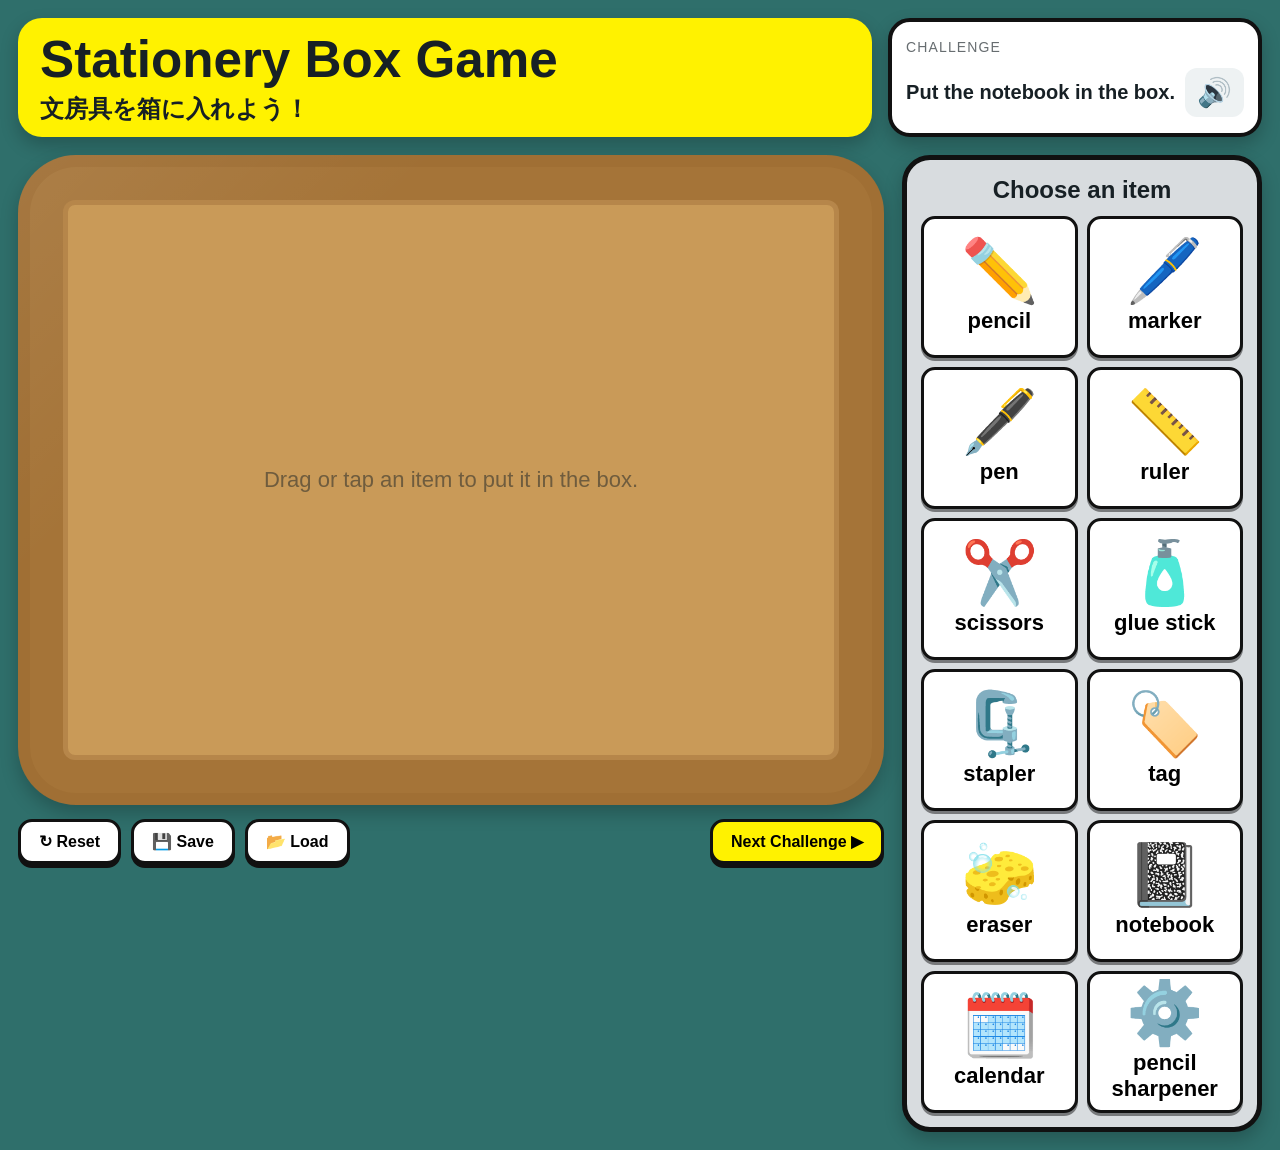
==== index.html @ e3f81c0b "Add files via upload" ====
<!doctype html>
<html lang="en">
<head>
  <meta charset="utf-8" />
  <meta name="viewport" content="width=device-width, initial-scale=1" />
  <title>Stationery Box Game</title>
  <link rel="stylesheet" href="style.css" />
</head>
<body>
  <main class="app">
    <header class="topbar">
      <div>
        <h1>Stationery Box Game</h1>
        <p class="jp">文房具を箱に入れよう！</p>
      </div>

      <div class="challenge-panel" aria-live="polite">
        <span class="challenge-label">Challenge</span>
        <strong id="challengeText">Put the pencil in the box.</strong>
        <button id="speakBtn" class="icon-btn" title="Hear the sentence" aria-label="Hear the sentence">🔊</button>
      </div>
    </header>

    <section class="game-layout">
      <section class="play-area">
        <div id="dropZone" class="box" tabindex="0" aria-label="Stationery box drop area">
          <div class="box-inner">
            <p id="emptyHint">Drag or tap an item to put it in the box.</p>
            <div id="placedItems" class="placed-items"></div>
          </div>
        </div>

        <div class="controls">
          <button id="resetBtn" class="control-btn">↻ Reset</button>
          <button id="saveBtn" class="control-btn">💾 Save</button>
          <button id="loadBtn" class="control-btn">📂 Load</button>
          <button id="nextBtn" class="control-btn primary">Next Challenge ▶</button>
        </div>

        <div id="feedback" class="feedback" aria-live="polite"></div>
      </section>

      <aside class="item-panel">
        <h2>Choose an item</h2>
        <div id="itemGrid" class="item-grid"></div>
      </aside>
    </section>
  </main>

  <template id="itemTemplate">
    <button class="item-card" draggable="true">
      <span class="item-icon" aria-hidden="true"></span>
      <span class="item-word"></span>
    </button>
  </template>

  <script src="script.js"></script>
</body>
</html>
---- style.css ----
:root{
  --bg:#2f6f6b;
  --panel:#eef2f3;
  --ink:#172025;
  --accent:#fff200;
  --red:#ff3131;
  --box:#c99a58;
  --box-dark:#a57438;
  --shadow:0 8px 18px rgba(0,0,0,.22);
}

*{box-sizing:border-box}

body{
  margin:0;
  min-height:100vh;
  font-family:"Comic Sans MS","Comic Sans",cursive,sans-serif;
  color:var(--ink);
  background:var(--bg);
}

button{font:inherit}

.app{
  width:min(1500px,100%);
  min-height:100vh;
  margin:auto;
  padding:18px;
}

.topbar{
  display:flex;
  gap:16px;
  align-items:stretch;
  justify-content:space-between;
  margin-bottom:18px;
}

.topbar>div:first-child{
  background:var(--accent);
  border-radius:24px;
  padding:12px 22px;
  flex:1;
  box-shadow:var(--shadow);
}

h1{
  margin:0;
  font-size:clamp(28px,4vw,52px);
}

.jp{
  margin:4px 0 0;
  font-size:clamp(16px,2vw,24px);
  font-weight:700;
}

.challenge-panel{
  min-width:340px;
  background:white;
  border:4px solid #111;
  border-radius:22px;
  padding:12px 14px;
  display:grid;
  grid-template-columns:1fr auto;
  gap:4px 10px;
  box-shadow:var(--shadow);
  align-items:center;
}

.challenge-label{
  grid-column:1/-1;
  font-size:14px;
  opacity:.65;
  text-transform:uppercase;
  letter-spacing:.08em;
}

#challengeText{font-size:20px}

.icon-btn{
  border:0;
  background:#eef2f3;
  border-radius:12px;
  font-size:28px;
  padding:8px 12px;
  cursor:pointer;
}

.game-layout{
  display:grid;
  grid-template-columns:1fr 360px;
  gap:18px;
}

.play-area{
  min-width:0;
}

.box{
  min-height:650px;
  padding:45px;
  border-radius:58px;
  background:
    linear-gradient(135deg, rgba(255,255,255,.08), transparent 28%),
    var(--box-dark);
  box-shadow:inset 0 0 0 12px rgba(126,80,31,.15),var(--shadow);
}

.box-inner{
  min-height:560px;
  border:5px solid rgba(139,92,45,.32);
  background:var(--box);
  border-radius:12px;
  position:relative;
  overflow:hidden;
  display:flex;
  align-items:center;
  justify-content:center;
}

#emptyHint{
  opacity:.5;
  font-size:22px;
  text-align:center;
  padding:20px;
}

.placed-items{
  position:absolute;
  inset:0;
}

.placed-item{
  position:absolute;
  width:150px;
  height:120px;
  border:0;
  background:transparent;
  cursor:grab;
  user-select:none;
  display:flex;
  flex-direction:column;
  align-items:center;
  justify-content:center;
  transform:translate(-50%,-50%);
}

.placed-item:active{cursor:grabbing}

.placed-item .item-icon{
  font-size:72px;
  filter:drop-shadow(3px 5px 3px rgba(0,0,0,.25));
}

.placed-item .item-word{
  background:rgba(255,255,255,.88);
  padding:2px 9px;
  border-radius:999px;
  font-size:18px;
  font-weight:700;
}

.controls{
  display:flex;
  flex-wrap:wrap;
  gap:10px;
  margin-top:14px;
}

.control-btn{
  border:3px solid #111;
  background:#fff;
  border-radius:14px;
  padding:10px 18px;
  cursor:pointer;
  font-weight:700;
  box-shadow:0 4px 0 #111;
}

.control-btn:active{
  transform:translateY(3px);
  box-shadow:0 1px 0 #111;
}

.control-btn.primary{
  background:var(--accent);
  margin-left:auto;
}

.feedback{
  min-height:36px;
  font-size:24px;
  font-weight:700;
  margin-top:12px;
}

.feedback.good{color:#fff700}
.feedback.bad{color:#ffe0e0}

.item-panel{
  background:#d8dcdf;
  border:5px solid #111;
  border-radius:28px;
  padding:14px;
  box-shadow:var(--shadow);
  align-self:start;
}

.item-panel h2{
  text-align:center;
  margin:2px 0 12px;
}

.item-grid{
  display:grid;
  grid-template-columns:1fr 1fr;
  gap:9px;
}

.item-card{
  min-height:142px;
  background:#fff;
  border:3px solid #111;
  border-radius:14px;
  padding:7px;
  cursor:grab;
  display:flex;
  flex-direction:column;
  align-items:center;
  justify-content:center;
  box-shadow:0 3px 0 rgba(0,0,0,.45);
  touch-action:manipulation;
}

.item-card:hover{
  transform:translateY(-2px);
}

.item-card:active{cursor:grabbing}

.item-icon{
  display:block;
  font-size:62px;
  line-height:1;
}

.item-word{
  display:block;
  margin-top:6px;
  font-size:22px;
  font-weight:700;
}

.item-card.correct-target{
  animation:glow .7s ease-in-out 2 alternate;
}

@keyframes glow{
  from{box-shadow:0 0 0 0 rgba(255,242,0,0)}
  to{box-shadow:0 0 0 8px rgba(255,242,0,.75)}
}

@media(max-width:980px){
  .topbar{flex-direction:column}
  .challenge-panel{min-width:0}
  .game-layout{grid-template-columns:1fr}
  .item-panel{order:-1}
  .item-grid{grid-template-columns:repeat(4,1fr)}
  .box{min-height:480px;padding:28px}
  .box-inner{min-height:420px}
}

@media(max-width:650px){
  .app{padding:10px}
  .item-grid{grid-template-columns:repeat(2,1fr)}
  .item-card{min-height:118px}
  .item-icon{font-size:48px}
  .item-word{font-size:18px}
  .box{padding:20px;border-radius:35px}
  .box-inner{min-height:380px}
  .control-btn.primary{margin-left:0}
}
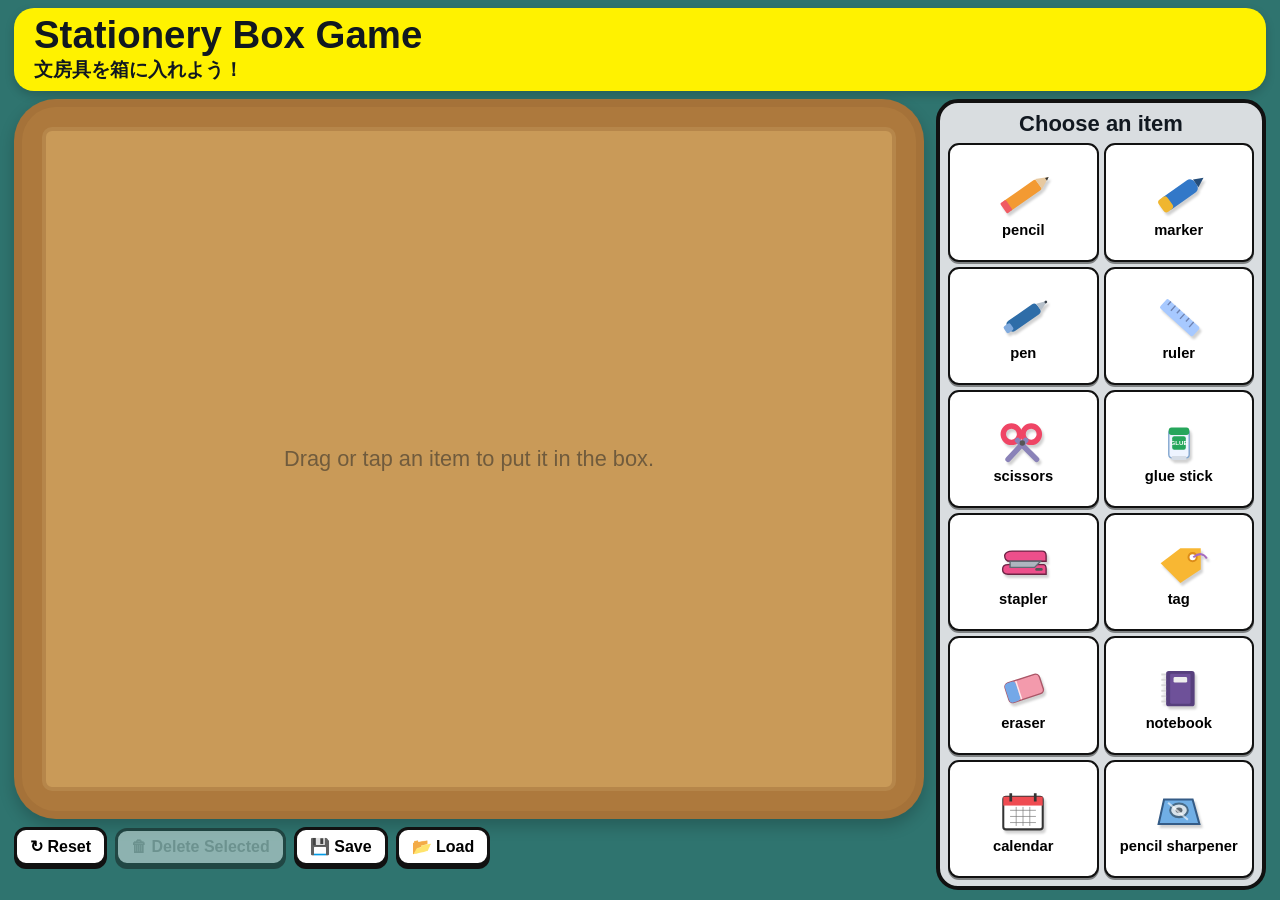
==== commit 75f0ad07: "Add files via upload" ====
--- a/index.html
+++ b/index.html
@@ -9,21 +9,13 @@
 <body>
   <main class="app">
     <header class="topbar">
-      <div>
-        <h1>Stationery Box Game</h1>
-        <p class="jp">文房具を箱に入れよう！</p>
-      </div>
-
-      <div class="challenge-panel" aria-live="polite">
-        <span class="challenge-label">Challenge</span>
-        <strong id="challengeText">Put the pencil in the box.</strong>
-        <button id="speakBtn" class="icon-btn" title="Hear the sentence" aria-label="Hear the sentence">🔊</button>
-      </div>
+      <h1>Stationery Box Game</h1>
+      <p>文房具を箱に入れよう！</p>
     </header>
 
     <section class="game-layout">
       <section class="play-area">
-        <div id="dropZone" class="box" tabindex="0" aria-label="Stationery box drop area">
+        <div id="dropZone" class="box" aria-label="Stationery box">
           <div class="box-inner">
             <p id="emptyHint">Drag or tap an item to put it in the box.</p>
             <div id="placedItems" class="placed-items"></div>
@@ -32,9 +24,9 @@
 
         <div class="controls">
           <button id="resetBtn" class="control-btn">↻ Reset</button>
+          <button id="deleteBtn" class="control-btn danger" disabled>🗑 Delete Selected</button>
           <button id="saveBtn" class="control-btn">💾 Save</button>
           <button id="loadBtn" class="control-btn">📂 Load</button>
-          <button id="nextBtn" class="control-btn primary">Next Challenge ▶</button>
         </div>
 
         <div id="feedback" class="feedback" aria-live="polite"></div>
@@ -47,13 +39,6 @@
     </section>
   </main>
 
-  <template id="itemTemplate">
-    <button class="item-card" draggable="true">
-      <span class="item-icon" aria-hidden="true"></span>
-      <span class="item-word"></span>
-    </button>
-  </template>
-
   <script src="script.js"></script>
 </body>
 </html>
--- a/style.css
+++ b/style.css
@@ -1,130 +1,103 @@
 
 :root{
-  --bg:#2f6f6b;
-  --panel:#eef2f3;
-  --ink:#172025;
-  --accent:#fff200;
-  --red:#ff3131;
+  --bg:#2f746f;
+  --ink:#111820;
+  --yellow:#fff200;
   --box:#c99a58;
-  --box-dark:#a57438;
-  --shadow:0 8px 18px rgba(0,0,0,.22);
+  --box-edge:#ad793d;
 }
 
 *{box-sizing:border-box}
 
+html,body{
+  width:100%;
+  height:100%;
+  margin:0;
+  overflow:hidden;
+}
+
 body{
-  margin:0;
-  min-height:100vh;
   font-family:"Comic Sans MS","Comic Sans",cursive,sans-serif;
+  background:var(--bg);
   color:var(--ink);
-  background:var(--bg);
 }
 
 button{font:inherit}
 
 .app{
   width:min(1500px,100%);
-  min-height:100vh;
+  height:100vh;
   margin:auto;
-  padding:18px;
+  padding:8px 14px 10px;
+  display:flex;
+  flex-direction:column;
 }
 
 .topbar{
-  display:flex;
-  gap:16px;
-  align-items:stretch;
-  justify-content:space-between;
-  margin-bottom:18px;
-}
-
-.topbar>div:first-child{
-  background:var(--accent);
-  border-radius:24px;
-  padding:12px 22px;
+  flex:0 0 auto;
+  background:var(--yellow);
+  border-radius:20px;
+  padding:8px 20px;
+  margin-bottom:8px;
+  box-shadow:0 4px 10px rgba(0,0,0,.18);
+}
+
+.topbar h1{
+  margin:0;
+  font-size:clamp(25px,3vw,46px);
+  line-height:1;
+}
+
+.topbar p{
+  margin:3px 0 0;
+  font-size:clamp(15px,1.5vw,22px);
+  font-weight:700;
+}
+
+.game-layout{
+  min-height:0;
   flex:1;
-  box-shadow:var(--shadow);
-}
-
-h1{
-  margin:0;
-  font-size:clamp(28px,4vw,52px);
-}
-
-.jp{
-  margin:4px 0 0;
-  font-size:clamp(16px,2vw,24px);
-  font-weight:700;
-}
-
-.challenge-panel{
-  min-width:340px;
-  background:white;
-  border:4px solid #111;
-  border-radius:22px;
-  padding:12px 14px;
   display:grid;
-  grid-template-columns:1fr auto;
-  gap:4px 10px;
-  box-shadow:var(--shadow);
-  align-items:center;
-}
-
-.challenge-label{
-  grid-column:1/-1;
-  font-size:14px;
-  opacity:.65;
-  text-transform:uppercase;
-  letter-spacing:.08em;
-}
-
-#challengeText{font-size:20px}
-
-.icon-btn{
-  border:0;
-  background:#eef2f3;
-  border-radius:12px;
-  font-size:28px;
-  padding:8px 12px;
-  cursor:pointer;
-}
-
-.game-layout{
-  display:grid;
-  grid-template-columns:1fr 360px;
-  gap:18px;
+  grid-template-columns:minmax(0,1fr) 330px;
+  gap:12px;
 }
 
 .play-area{
-  min-width:0;
+  min-height:0;
+  display:flex;
+  flex-direction:column;
 }
 
 .box{
-  min-height:650px;
-  padding:45px;
-  border-radius:58px;
-  background:
-    linear-gradient(135deg, rgba(255,255,255,.08), transparent 28%),
-    var(--box-dark);
-  box-shadow:inset 0 0 0 12px rgba(126,80,31,.15),var(--shadow);
+  flex:1;
+  min-height:0;
+  padding:28px;
+  border-radius:42px;
+  background:var(--box-edge);
+  box-shadow:
+    inset 0 0 0 8px rgba(105,65,26,.12),
+    0 7px 16px rgba(0,0,0,.20);
 }
 
 .box-inner{
-  min-height:560px;
-  border:5px solid rgba(139,92,45,.32);
+  width:100%;
+  height:100%;
+  min-height:0;
+  position:relative;
+  overflow:hidden;
+  display:flex;
+  align-items:center;
+  justify-content:center;
   background:var(--box);
-  border-radius:12px;
-  position:relative;
-  overflow:hidden;
-  display:flex;
-  align-items:center;
-  justify-content:center;
+  border:4px solid rgba(140,92,45,.32);
+  border-radius:10px;
 }
 
 #emptyHint{
-  opacity:.5;
-  font-size:22px;
+  opacity:.48;
   text-align:center;
-  padding:20px;
+  font-size:clamp(16px,1.7vw,22px);
+  pointer-events:none;
 }
 
 .placed-items{
@@ -134,151 +107,175 @@
 
 .placed-item{
   position:absolute;
-  width:150px;
-  height:120px;
-  border:0;
+  width:120px;
+  height:100px;
+  border:3px solid transparent;
+  border-radius:14px;
   background:transparent;
+  transform:translate(-50%,-50%);
+  user-select:none;
+  touch-action:none;
   cursor:grab;
-  user-select:none;
-  display:flex;
-  flex-direction:column;
-  align-items:center;
-  justify-content:center;
-  transform:translate(-50%,-50%);
+  display:flex;
+  flex-direction:column;
+  align-items:center;
+  justify-content:center;
 }
 
 .placed-item:active{cursor:grabbing}
 
-.placed-item .item-icon{
-  font-size:72px;
-  filter:drop-shadow(3px 5px 3px rgba(0,0,0,.25));
+.placed-item.selected{
+  border-color:#fff200;
+  background:rgba(255,255,255,.18);
+  box-shadow:0 0 0 4px rgba(255,242,0,.24);
+}
+
+.placed-item .picture{
+  width:76px;
+  height:62px;
 }
 
 .placed-item .item-word{
-  background:rgba(255,255,255,.88);
-  padding:2px 9px;
+  margin-top:2px;
+  background:rgba(255,255,255,.90);
   border-radius:999px;
-  font-size:18px;
+  padding:1px 7px;
+  font-size:15px;
   font-weight:700;
 }
 
 .controls{
-  display:flex;
-  flex-wrap:wrap;
-  gap:10px;
-  margin-top:14px;
+  flex:0 0 auto;
+  display:flex;
+  gap:8px;
+  align-items:center;
+  padding-top:8px;
 }
 
 .control-btn{
   border:3px solid #111;
+  border-radius:12px;
   background:#fff;
-  border-radius:14px;
-  padding:10px 18px;
+  padding:7px 13px;
   cursor:pointer;
   font-weight:700;
-  box-shadow:0 4px 0 #111;
-}
-
-.control-btn:active{
-  transform:translateY(3px);
+  box-shadow:0 3px 0 #111;
+}
+
+.control-btn:active:not(:disabled){
+  transform:translateY(2px);
   box-shadow:0 1px 0 #111;
 }
 
-.control-btn.primary{
-  background:var(--accent);
-  margin-left:auto;
+.control-btn:disabled{
+  opacity:.45;
+  cursor:not-allowed;
+}
+
+.control-btn.danger:not(:disabled){
+  background:#ffe2e2;
 }
 
 .feedback{
-  min-height:36px;
-  font-size:24px;
-  font-weight:700;
-  margin-top:12px;
-}
-
-.feedback.good{color:#fff700}
-.feedback.bad{color:#ffe0e0}
+  min-height:24px;
+  flex:0 0 24px;
+  padding-top:2px;
+  font-size:16px;
+  font-weight:700;
+  color:white;
+}
 
 .item-panel{
-  background:#d8dcdf;
-  border:5px solid #111;
-  border-radius:28px;
-  padding:14px;
-  box-shadow:var(--shadow);
-  align-self:start;
+  min-height:0;
+  height:100%;
+  background:#d9dde0;
+  border:4px solid #111;
+  border-radius:22px;
+  padding:8px;
+  display:flex;
+  flex-direction:column;
+  overflow:hidden;
 }
 
 .item-panel h2{
+  flex:0 0 auto;
   text-align:center;
-  margin:2px 0 12px;
+  margin:0 0 6px;
+  font-size:22px;
 }
 
 .item-grid{
+  min-height:0;
+  flex:1;
   display:grid;
-  grid-template-columns:1fr 1fr;
-  gap:9px;
+  grid-template-columns:repeat(2,1fr);
+  grid-template-rows:repeat(6,minmax(0,1fr));
+  gap:5px;
 }
 
 .item-card{
-  min-height:142px;
+  min-height:0;
+  overflow:hidden;
+  border:2px solid #111;
+  border-radius:11px;
   background:#fff;
-  border:3px solid #111;
-  border-radius:14px;
-  padding:7px;
   cursor:grab;
   display:flex;
   flex-direction:column;
   align-items:center;
   justify-content:center;
-  box-shadow:0 3px 0 rgba(0,0,0,.45);
+  padding:3px;
+  box-shadow:0 2px 0 rgba(0,0,0,.42);
   touch-action:manipulation;
 }
 
-.item-card:hover{
-  transform:translateY(-2px);
-}
-
+.item-card:hover{background:#fffef1}
 .item-card:active{cursor:grabbing}
 
-.item-icon{
-  display:block;
-  font-size:62px;
+.picture{
+  width:68px;
+  height:54px;
+  display:flex;
+  align-items:center;
+  justify-content:center;
+}
+
+.picture svg{
+  width:100%;
+  height:100%;
+  overflow:visible;
+  filter:drop-shadow(2px 3px 1px rgba(0,0,0,.18));
+}
+
+.item-word{
+  margin-top:1px;
+  font-size:clamp(13px,1.15vw,18px);
   line-height:1;
-}
-
-.item-word{
-  display:block;
-  margin-top:6px;
-  font-size:22px;
-  font-weight:700;
-}
-
-.item-card.correct-target{
-  animation:glow .7s ease-in-out 2 alternate;
-}
-
-@keyframes glow{
-  from{box-shadow:0 0 0 0 rgba(255,242,0,0)}
-  to{box-shadow:0 0 0 8px rgba(255,242,0,.75)}
-}
-
-@media(max-width:980px){
-  .topbar{flex-direction:column}
-  .challenge-panel{min-width:0}
+  font-weight:700;
+  text-align:center;
+}
+
+@media(max-width:900px){
+  html,body{overflow:auto}
+  .app{height:auto;min-height:100vh}
   .game-layout{grid-template-columns:1fr}
-  .item-panel{order:-1}
-  .item-grid{grid-template-columns:repeat(4,1fr)}
-  .box{min-height:480px;padding:28px}
-  .box-inner{min-height:420px}
-}
-
-@media(max-width:650px){
-  .app{padding:10px}
-  .item-grid{grid-template-columns:repeat(2,1fr)}
-  .item-card{min-height:118px}
-  .item-icon{font-size:48px}
-  .item-word{font-size:18px}
-  .box{padding:20px;border-radius:35px}
-  .box-inner{min-height:380px}
-  .control-btn.primary{margin-left:0}
-}
+  .item-panel{height:auto}
+  .item-grid{
+    grid-template-columns:repeat(4,1fr);
+    grid-template-rows:auto;
+  }
+  .item-card{min-height:105px}
+  .box{height:55vh;min-height:380px}
+}
+
+@media(max-height:720px) and (min-width:901px){
+  .app{padding-top:5px}
+  .topbar{padding:6px 18px;margin-bottom:6px}
+  .topbar h1{font-size:30px}
+  .topbar p{font-size:15px}
+  .box{padding:20px}
+  .item-panel h2{font-size:18px}
+  .picture{width:58px;height:43px}
+  .item-word{font-size:13px}
+  .control-btn{padding:5px 10px;font-size:14px}
+}
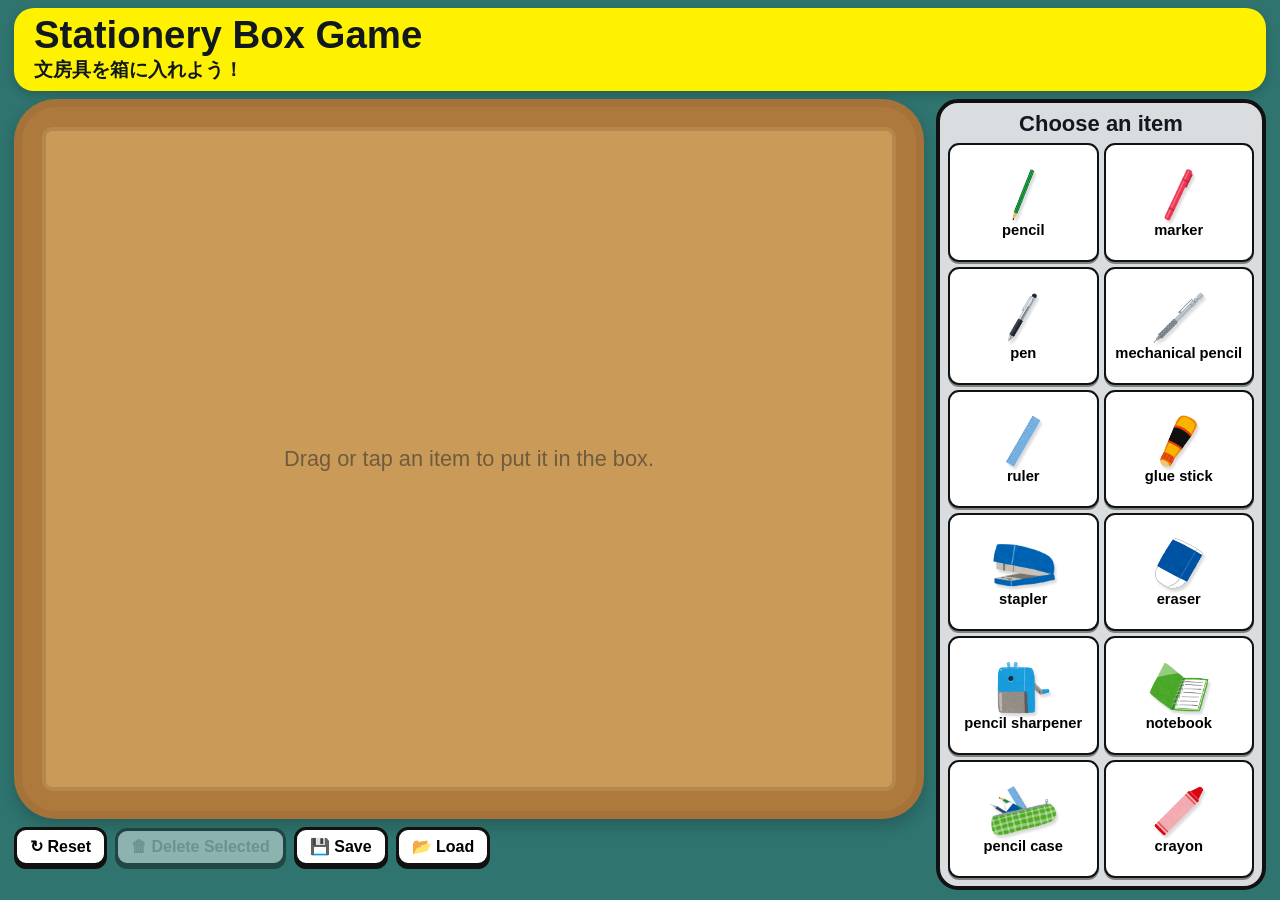
==== commit 8211e79b: "Update index.html" ====
--- a/index.html
+++ b/index.html
@@ -4,7 +4,335 @@
   <meta charset="utf-8" />
   <meta name="viewport" content="width=device-width, initial-scale=1" />
   <title>Stationery Box Game</title>
-  <link rel="stylesheet" href="style.css" />
+  <style>
+
+:root{
+  --bg:#2f746f;
+  --ink:#111820;
+  --yellow:#fff200;
+  --box:#c99a58;
+  --box-edge:#ad793d;
+}
+
+*{box-sizing:border-box}
+
+html,body{
+  width:100%;
+  height:100%;
+  margin:0;
+  overflow:hidden;
+}
+
+body{
+  font-family:"Comic Sans MS","Comic Sans",cursive,sans-serif;
+  background:var(--bg);
+  color:var(--ink);
+}
+
+button{font:inherit}
+
+.app{
+  width:min(1500px,100%);
+  height:100vh;
+  margin:auto;
+  padding:8px 14px 10px;
+  display:flex;
+  flex-direction:column;
+}
+
+.topbar{
+  flex:0 0 auto;
+  background:var(--yellow);
+  border-radius:20px;
+  padding:8px 20px;
+  margin-bottom:8px;
+  box-shadow:0 4px 10px rgba(0,0,0,.18);
+}
+
+.topbar h1{
+  margin:0;
+  font-size:clamp(25px,3vw,46px);
+  line-height:1;
+}
+
+.topbar p{
+  margin:3px 0 0;
+  font-size:clamp(15px,1.5vw,22px);
+  font-weight:700;
+}
+
+.game-layout{
+  min-height:0;
+  flex:1;
+  display:grid;
+  grid-template-columns:minmax(0,1fr) 330px;
+  gap:12px;
+}
+
+.play-area{
+  min-height:0;
+  display:flex;
+  flex-direction:column;
+}
+
+.box{
+  flex:1;
+  min-height:0;
+  padding:28px;
+  border-radius:42px;
+  background:var(--box-edge);
+  box-shadow:
+    inset 0 0 0 8px rgba(105,65,26,.12),
+    0 7px 16px rgba(0,0,0,.20);
+}
+
+.box-inner{
+  width:100%;
+  height:100%;
+  min-height:0;
+  position:relative;
+  overflow:hidden;
+  display:flex;
+  align-items:center;
+  justify-content:center;
+  background:var(--box);
+  border:4px solid rgba(140,92,45,.32);
+  border-radius:10px;
+}
+
+#emptyHint{
+  opacity:.48;
+  text-align:center;
+  font-size:clamp(16px,1.7vw,22px);
+  pointer-events:none;
+}
+
+.placed-items{
+  position:absolute;
+  inset:0;
+}
+
+.placed-item{
+  position:absolute;
+  width:120px;
+  height:100px;
+  border:3px solid transparent;
+  border-radius:14px;
+  background:transparent;
+  transform:translate(-50%,-50%) rotate(var(--item-rotation,0deg)) scale(var(--item-scale,1.35));
+  transform-origin:center center;
+  user-select:none;
+  touch-action:none;
+  cursor:grab;
+  display:flex;
+  flex-direction:column;
+  align-items:center;
+  justify-content:center;
+  transition:transform .08s ease, border-color .08s ease, background .08s ease;
+}
+
+.placed-item:active{cursor:grabbing}
+
+.placed-item.selected{
+  border-color:#fff200;
+  background:rgba(255,255,255,.18);
+  box-shadow:0 0 0 4px rgba(255,242,0,.24);
+}
+
+.placed-item .picture{
+  width:86px;
+  height:70px;
+}
+
+/* Words stay in the right palette, but are hidden on items inside the box. */
+.placed-item .item-word{display:none;}
+
+.rotate-handle{
+  display:none;
+  position:absolute;
+  left:50%;
+  top:-28px;
+  width:28px;
+  height:28px;
+  transform:translateX(-50%);
+  border:2px solid #333;
+  border-radius:50%;
+  background:#fff;
+  font-size:20px;
+  line-height:22px;
+  font-weight:700;
+  cursor:grab;
+  align-items:center;
+  justify-content:center;
+  box-shadow:0 2px 4px rgba(0,0,0,.25);
+  z-index:3;
+  touch-action:none;
+}
+.rotate-handle::after{
+  content:"";
+  position:absolute;
+  left:50%;
+  top:26px;
+  width:2px;
+  height:12px;
+  background:#555;
+  transform:translateX(-50%);
+}
+.placed-item.selected .rotate-handle{display:flex;}
+
+.controls{
+  flex:0 0 auto;
+  display:flex;
+  gap:8px;
+  align-items:center;
+  padding-top:8px;
+}
+
+.control-btn{
+  border:3px solid #111;
+  border-radius:12px;
+  background:#fff;
+  padding:7px 13px;
+  cursor:pointer;
+  font-weight:700;
+  box-shadow:0 3px 0 #111;
+}
+
+.control-btn:active:not(:disabled){
+  transform:translateY(2px);
+  box-shadow:0 1px 0 #111;
+}
+
+.control-btn:disabled{
+  opacity:.45;
+  cursor:not-allowed;
+}
+
+.control-btn.danger:not(:disabled){
+  background:#ffe2e2;
+}
+
+.feedback{
+  min-height:24px;
+  flex:0 0 24px;
+  padding-top:2px;
+  font-size:16px;
+  font-weight:700;
+  color:white;
+}
+
+.item-panel{
+  min-height:0;
+  height:100%;
+  background:#d9dde0;
+  border:4px solid #111;
+  border-radius:22px;
+  padding:8px;
+  display:flex;
+  flex-direction:column;
+  overflow:hidden;
+}
+
+.item-panel h2{
+  flex:0 0 auto;
+  text-align:center;
+  margin:0 0 6px;
+  font-size:22px;
+}
+
+.item-grid{
+  min-height:0;
+  flex:1;
+  display:grid;
+  grid-template-columns:repeat(2,1fr);
+  grid-template-rows:repeat(6,minmax(0,1fr));
+  gap:5px;
+}
+
+.item-card{
+  min-height:0;
+  overflow:hidden;
+  border:2px solid #111;
+  border-radius:11px;
+  background:#fff;
+  cursor:grab;
+  display:flex;
+  flex-direction:column;
+  align-items:center;
+  justify-content:center;
+  padding:3px;
+  box-shadow:0 2px 0 rgba(0,0,0,.42);
+  touch-action:manipulation;
+}
+
+.item-card:hover{background:#fffef1}
+.item-card:active{cursor:grabbing}
+
+.picture{
+  width:68px;
+  height:54px;
+  display:flex;
+  align-items:center;
+  justify-content:center;
+}
+
+.picture svg{
+  width:100%;
+  height:100%;
+  overflow:visible;
+  filter:drop-shadow(2px 3px 1px rgba(0,0,0,.18));
+}
+
+.item-word{
+  margin-top:1px;
+  font-size:clamp(13px,1.15vw,18px);
+  line-height:1;
+  font-weight:700;
+  text-align:center;
+}
+
+@media(max-width:900px){
+  html,body{overflow:auto}
+  .app{height:auto;min-height:100vh}
+  .game-layout{grid-template-columns:1fr}
+  .item-panel{height:auto}
+  .item-grid{
+    grid-template-columns:repeat(4,1fr);
+    grid-template-rows:auto;
+  }
+  .item-card{min-height:105px}
+  .box{height:55vh;min-height:380px}
+}
+
+@media(max-height:720px) and (min-width:901px){
+  .app{padding-top:5px}
+  .topbar{padding:6px 18px;margin-bottom:6px}
+  .topbar h1{font-size:30px}
+  .topbar p{font-size:15px}
+  .box{padding:20px}
+  .item-panel h2{font-size:18px}
+  .picture{width:58px;height:43px}
+  .item-word{font-size:13px}
+  .control-btn{padding:5px 10px;font-size:14px}
+}
+
+/* Irasutoya PNG artwork */
+.picture img{
+  width:100%;
+  height:100%;
+  object-fit:contain;
+  display:block;
+  pointer-events:none;
+  user-select:none;
+  -webkit-user-drag:none;
+  filter:drop-shadow(2px 3px 1px rgba(0,0,0,.14));
+}
+.placed-item .picture{
+  width:92px;
+  height:78px;
+}
+
+</style>
 </head>
 <body>
   <main class="app">
@@ -39,6 +367,291 @@
     </section>
   </main>
 
-  <script src="script.js"></script>
+  <script>
+const items = [
+  { id:"pencil", word:"pencil", image:"[data-uri]" },
+  { id:"marker", word:"marker", image:"[data-uri]" },
+  { id:"pen", word:"pen", image:"[data-uri]" },
+  { id:"mechanical-pencil", word:"mechanical pencil", image:"[data-uri]" },
+  { id:"ruler", word:"ruler", image:"[data-uri]" },
+  { id:"glue-stick", word:"glue stick", image:"[data-uri]